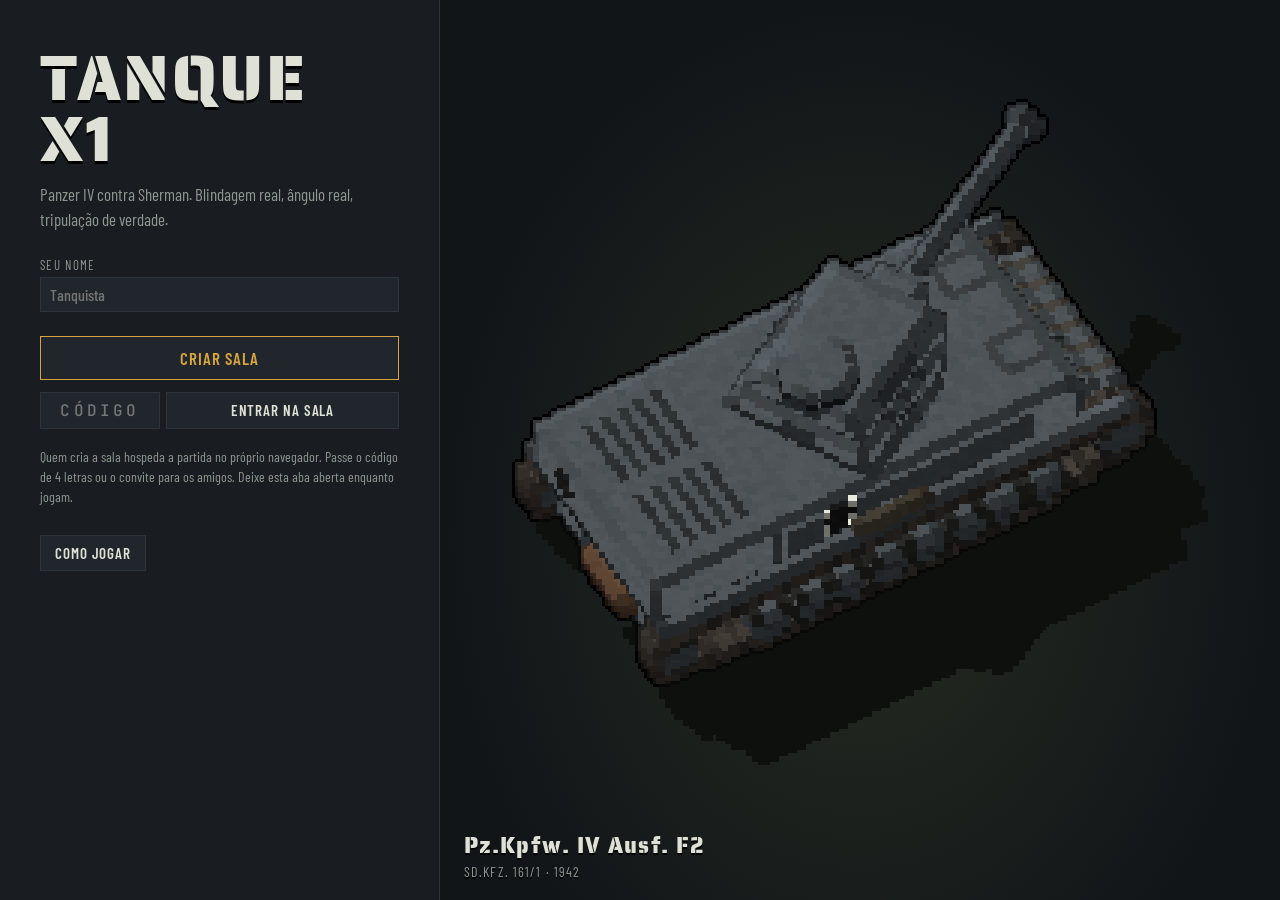
==== index.html @ e82b3b5b "Tanque X1 no navegador: sala hospedada no navegador via PeerJS, pronto para GitHub Pages O servidor " ====
<!doctype html>
<html lang="pt-BR">
<head>
<meta charset="utf-8">
<meta name="viewport" content="width=device-width, initial-scale=1">
<title>Tanque X1</title>
<link rel="preconnect" href="https://fonts.googleapis.com">
<link rel="stylesheet" href="https://fonts.googleapis.com/css2?family=Saira+Stencil+One&family=Barlow+Condensed:wght@400;500;600;700&family=JetBrains+Mono:wght@400;600&display=swap">
<link rel="stylesheet" href="style.css">
</head>
<body>

<!-- ============================================================ menu -->
<section id="scr-menu" class="screen">
  <div class="menu">
    <div class="menu-left">
      <h1 class="logo">TANQUE X1</h1>
      <p class="tag">Panzer IV contra Sherman. Blindagem real, ângulo real, tripulação de verdade.</p>
      <div class="field"><label for="name">Seu nome</label><input id="name" maxlength="16" autocomplete="off" placeholder="Tanquista"></div>
      <button id="btnCreate" class="primary big">Criar sala</button>
      <div class="join"><input id="code" maxlength="4" placeholder="CÓDIGO" autocomplete="off"><button id="btnJoin">Entrar na sala</button></div>
      <p class="note">Quem cria a sala hospeda a partida no próprio navegador. Passe o código de 4 letras ou o convite para os amigos. Deixe esta aba aberta enquanto jogam.</p>
      <div class="row-btns"><button id="btnHelp">Como jogar</button></div>
    </div>
    <div class="menu-right"><canvas id="menuCanvas" aria-label="Tanque girando"></canvas><div class="menu-cap" id="menuCap"></div></div>
  </div>
</section>

<!-- ============================================================ sala -->
<section id="scr-room" class="screen" hidden>
  <header class="bar">
    <div><span class="kicker">Sala</span> <b id="roomCode" class="code"></b> <button id="btnCopy" class="small">Copiar convite</button></div>
    <div id="roomBusy" class="busy" hidden>Partida em andamento. Você entra na próxima.</div>
    <button id="btnLeave" class="small">Sair da sala</button>
  </header>
  <div class="room">
    <aside class="settings">
      <h2>Partida</h2>
      <div class="field"><label for="setMode">Modo</label><select id="setMode"><option value="dm">Mata-mata (uma vida)</option><option value="dom">Dominação (zona no meio)</option><option value="tdm">Mata-mata infinito (renasce)</option></select></div>
      <p class="note" id="modeNote"></p>
      <div class="field"><label for="setMap">Mapa</label><select id="setMap"><option value="kursk">Prokhorovka, Kursk (1943)</option><option value="normandia">Bocage da Normandia (1944)</option></select></div>
      <div class="field"><label for="setSeed">Semente do mapa</label><div class="inline"><input id="setSeed" type="number" min="1"><button id="btnSeed" class="small" title="Sortear outra">Sortear</button></div></div>
      <div class="field"><label for="setTime">Tempo máximo</label><select id="setTime"><option value="5">5 minutos</option><option value="10">10 minutos</option><option value="15">15 minutos</option></select></div>
      <div class="field" id="killsField"><label for="setKills">Abates para vencer</label><select id="setKills"><option>5</option><option>10</option><option>15</option><option>20</option></select></div>
      <p class="note" id="hostNote"></p>
    </aside>
    <div class="teams">
      <div class="team t0"><h2>Time A</h2><div class="tanks" id="team0"></div><div class="tbtns"><button data-add="0">+ Meu tanque aqui</button><button data-bot="0" class="hostonly">+ IA</button></div></div>
      <div class="team t1"><h2>Time B</h2><div class="tanks" id="team1"></div><div class="tbtns"><button data-add="1">+ Meu tanque aqui</button><button data-bot="1" class="hostonly">+ IA</button></div></div>
      <p class="note span2">Cada tanque leva um ou dois jogadores. Com dois, um fica na <b>motora</b> (dirige com W A S D) e o outro na <b>torre</b> (mira, atira e escolhe a munição). Sozinho, você faz as duas coisas.</p>
    </div>
    <aside class="players">
      <h2>Jogadores</h2>
      <div id="playerList"></div>
      <button id="btnReady" class="big">Estou pronto</button>
      <button id="btnStart" class="primary big hostonly">Começar partida</button>
      <p class="note" id="startNote"></p>
    </aside>
  </div>
</section>

<!-- ============================================================ tanque e munição -->
<section id="scr-load" class="screen" hidden>
  <header class="bar">
    <div><span class="kicker">Tanque e munição</span> <b id="loadTitle"></b></div>
    <button id="btnLoadBack" class="primary small">Salvar e voltar para a sala</button>
  </header>
  <div class="load">
    <div class="pickcol">
      <div class="tankpick" id="tankPick"></div>
      <div class="preview"><canvas id="prevCanvas" aria-label="Prévia do tanque"></canvas>
        <div class="seg" id="prevSeg"><button data-pv="ext" aria-pressed="true">Por fora</button><button data-pv="cut" aria-pressed="false">Por dentro</button></div>
        <div class="legend" id="prevLegend" hidden></div></div>
    </div>
    <div class="infocol">
      <div id="tankStats" class="stats"></div>
      <h2>Munição</h2>
      <p class="note">Escolha quantos tiros de cada tipo levar. Racks vazios não explodem, então levar menos munição é mais seguro.</p>
      <div id="ammoRows"></div>
      <div class="ammo-foot"><div id="ammoTotal" class="total"></div><div class="row-btns"><button id="ammoDef" class="small">Padrão</button><button id="ammoMax" class="small">Encher com perfurante</button><button id="ammoHalf" class="small">Meia carga</button></div></div>
      <details class="ficha"><summary>Ficha técnica</summary><div id="fichaBody"></div></details>
    </div>
  </div>
</section>

<!-- ============================================================ partida -->
<section id="scr-game" class="screen game" hidden>
  <canvas id="gameCanvas"></canvas>
  <div class="hud top"><div id="hudMode" class="hmode"></div><div id="hudTime" class="htime">10:00</div><div id="hudScore" class="hscore"></div>
    <div id="zoneBar" class="zone" hidden><i></i><span></span></div></div>
  <canvas id="minimap" width="200" height="200"></canvas>
  <div id="feed" class="feed"></div>
  <div class="hud left">
    <div id="hudTank" class="htank"></div>
    <div class="lbl">Tripulação</div><div id="crew" class="crew"></div>
    <div class="lbl">Módulos</div><div id="mods" class="mods"></div>
  </div>
  <div class="hud bottom">
    <div id="ammo" class="ammobar"></div>
    <div id="reload" class="reload"><i></i><span></span></div>
    <div id="speed" class="speed"></div>
    <div id="repair" class="repair" hidden><div class="pbar"><i></i></div><span></span></div>
  </div>
  <div id="analysis" class="analysis" hidden></div>
  <div id="centerMsg" class="center" hidden></div>
  <div id="deadBox" class="deadbox" hidden></div>
  <div class="hint">W A S D dirige · mouse gira a torre · clique atira · botão direito leva a câmera · 1–5 munição · R conserta e apaga fogo · roda zoom · Esc menu</div>
  <div id="pause" class="overlay" hidden><div class="panel">
    <h2>Pausa</h2><p class="note">A partida continua rodando para os outros.</p>
    <button id="btnResume" class="primary big">Continuar</button>
    <div class="field"><label for="vol">Volume</label><input id="vol" type="range" min="0" max="1" step="0.05"></div>
    <button id="btnQuit" class="big">Sair da partida</button>
  </div></div>
</section>

<!-- ============================================================ placar -->
<section id="scr-score" class="screen" hidden>
  <div class="score">
    <h1 id="scoreTitle" class="result"></h1>
    <p id="scoreSub" class="tag"></p>
    <div class="tw"><table id="scoreTable"></table></div>
    <div class="row-btns center"><button id="btnScoreRoom" class="primary big">Voltar para a sala</button><button id="btnScoreMenu" class="big">Sair para o menu</button></div>
  </div>
</section>

<!-- ============================================================ como jogar -->
<section id="scr-help" class="screen" hidden>
  <div class="help">
    <h1 class="logo small">Como jogar</h1>
    <div class="helpgrid">
      <div>
        <h2>Controles</h2>
        <table>
          <tr><td>Dirigir</td><td><kbd>W</kbd> <kbd>A</kbd> <kbd>S</kbd> <kbd>D</kbd></td></tr>
          <tr><td>Girar a torre</td><td>Mouse (a torre vai até onde o mouse está, na velocidade real dela)</td></tr>
          <tr><td>Atirar</td><td>Botão esquerdo</td></tr>
          <tr><td>Mirar longe</td><td>Segure o botão direito: a câmera vai até o mouse</td></tr>
          <tr><td>Trocar munição</td><td><kbd>1</kbd> a <kbd>5</kbd> (troca o tiro carregado se ainda houver do novo tipo)</td></tr>
          <tr><td>Consertar e apagar fogo</td><td><kbd>R</kbd> (consertar exige o tanque parado)</td></tr>
          <tr><td>Zoom</td><td>Roda do mouse. Bem de perto você vê a tripulação e os módulos do seu tanque</td></tr>
          <tr><td>Câmera de aliado</td><td><kbd>Espaço</kbd> depois de ser destruído</td></tr>
          <tr><td>Menu</td><td><kbd>Esc</kbd></td></tr>
        </table>
        <h2>Dois no mesmo tanque</h2>
        <p>Na sala, um entra na <b>motora</b> e o outro na <b>torre</b>. O motorista dirige; o artilheiro mira, atira e escolhe a munição. Qualquer um conserta.</p>
      </div>
      <div>
        <h2>Blindagem e tiro</h2>
        <p>O tiro penetra quando a penetração da munição naquela distância passa a blindagem efetiva da placa: espessura dividida pelo cosseno do ângulo. Deixar o tanque de lado em relação ao inimigo funciona de verdade, mas não exagere, porque a lateral é fina.</p>
        <p>Passe o mouse sobre o inimigo: a caixa mostra a placa, o ângulo, a blindagem efetiva e se a sua munição atual penetra ali.</p>
        <p>O projétil tem velocidade real e cai com a distância. A torre leva tempo para girar: o círculo pequeno mostra para onde o canhão aponta agora.</p>
        <h2>Dano</h2>
        <p>Depois de penetrar, o projétil e os estilhaços atravessam o tanque e acertam o que estiver no caminho. Munição atingida pode explodir e mandar a torre longe. Combustível pega fogo. Esteira quebrada faz o tanque só girar. Quando um tripulante morre, outro assume o posto depois de alguns segundos. Sem tripulação, o tanque morre e vira destroço que serve de cobertura.</p>
        <p>Você só vê o inimigo quando ele está na linha de visão. Árvores e casas escondem; o comandante enxerga mais longe. Quem atira se revela por alguns segundos.</p>
      </div>
    </div>
    <div class="row-btns center"><button id="btnHelpBack" class="primary big">Voltar</button></div>
  </div>
</section>

<div id="loading" class="overlay" hidden><div class="panel"><h2>Montando o campo de batalha…</h2></div></div>
<div id="conn" class="overlay" hidden><div class="panel"><h2>A conexão com a sala caiu</h2><p class="note">Quem hospeda fechou a aba, saiu da sala ou a internet oscilou. Peça o código de novo e entre outra vez.</p><button id="btnReconnect" class="primary big">Voltar ao menu</button></div></div>
<div id="toast" class="toast" hidden></div>

<script src="vendor/peerjs.min.js"></script>
<script src="shared/sim.js"></script>
<script src="shared/map.js"></script>
<script src="render.js"></script>
<script src="audio.js"></script>
<script src="game.js"></script>
<script src="ui.js"></script>
</body>
</html>
---- style.css ----
/* Visual de ficha de oficina militar, o mesmo do Banco de Provas: fundo escuro, latão e estêncil. */
:root{
  --bg:#121518; --panel:#191d21; --panel2:#20262b; --line:#2d353b; --fg:#dfe1d6; --mute:#8d968f;
  --brass:#d6a440; --good:#79c27c; --warn:#e8b64a; --bad:#e5583f; --steel:#9fb0bb; --t0:#d6a440; --t1:#6fa8dc;
  --f-disp:'Saira Stencil One', Impact, 'Arial Narrow', sans-serif;
  --f-body:'Barlow Condensed', 'Arial Narrow', system-ui, sans-serif;
  --f-mono:'JetBrains Mono', ui-monospace, Menlo, Consolas, monospace;
  color-scheme:dark;
}
*{box-sizing:border-box}
html,body{height:100%;margin:0}
[hidden]{display:none!important}
body{background:var(--bg);color:var(--fg);font-family:var(--f-body);font-size:16px;overflow:hidden}
button{font:600 15px var(--f-body);letter-spacing:.06em;text-transform:uppercase;background:var(--panel2);color:var(--fg);border:1px solid var(--line);padding:8px 14px;cursor:pointer}
button:hover{border-color:var(--brass)}
button:disabled{opacity:.45;cursor:not-allowed}
button.primary{border-color:var(--brass);color:var(--brass)}
button.primary:hover{background:var(--brass);color:#16130b}
button.big{padding:11px 18px;font-size:17px;width:100%}
button.small{padding:4px 10px;font-size:13px}
button:focus-visible,select:focus-visible,input:focus-visible{outline:2px solid var(--brass);outline-offset:2px}
input,select{background:var(--panel2);color:var(--fg);border:1px solid var(--line);font:500 16px var(--f-body);padding:7px 9px;width:100%}
input[type=range]{accent-color:var(--brass);padding:0}
h1,h2,h3{margin:0}
h2{font-family:var(--f-disp);font-weight:400;font-size:19px;letter-spacing:.05em;color:var(--brass);margin:4px 0 10px}
h3{font-size:14px;letter-spacing:.12em;text-transform:uppercase;color:var(--mute);margin:18px 0 8px;font-weight:600}
p{line-height:1.5;color:#c9ccc1}
.note{font-size:14px;color:var(--mute);line-height:1.45;margin:6px 0}
kbd{font-family:var(--f-mono);font-size:12px;border:1px solid var(--line);border-bottom-width:2px;padding:0 5px;color:var(--fg);background:#1b2024}
.screen{position:fixed;inset:0;overflow:auto}
.field{display:flex;flex-direction:column;gap:4px;margin-bottom:12px}
.field label,.lbl{font-size:13px;letter-spacing:.1em;text-transform:uppercase;color:var(--mute)}
.inline{display:flex;gap:6px}
.row-btns{display:flex;gap:8px;flex-wrap:wrap;margin-top:10px}
.row-btns.center{justify-content:center;margin-top:28px}
.row-btns.center button{width:auto;min-width:220px}
.kicker{font-size:13px;letter-spacing:.14em;text-transform:uppercase;color:var(--mute)}
table{border-collapse:collapse;width:100%;font-size:15px}
th,td{text-align:left;padding:6px 8px;border-bottom:1px solid var(--line);vertical-align:top}
th{font-size:12px;letter-spacing:.1em;text-transform:uppercase;color:var(--mute);font-weight:600}
td.n,th.n{font-family:var(--f-mono);font-variant-numeric:tabular-nums;text-align:right;white-space:nowrap}
.tw{overflow-x:auto}

/* ---- menu */
.menu{display:grid;grid-template-columns:minmax(320px,440px) 1fr;min-height:100%}
.menu-left{padding:48px 40px 32px;border-right:1px solid var(--line);background:var(--panel);display:flex;flex-direction:column;gap:12px}
.menu-right{position:relative;min-height:320px;background:radial-gradient(ellipse at 50% 60%,#262c22 0,#121518 70%)}
#menuCanvas{position:absolute;inset:0;width:100%;height:100%}
.menu-cap{position:absolute;left:24px;bottom:20px;font-family:var(--f-disp);font-size:22px;letter-spacing:.05em;text-shadow:0 2px 0 #000}
.menu-cap small{display:block;font-family:var(--f-body);font-size:14px;color:var(--mute);letter-spacing:.08em;text-transform:uppercase}
.logo{font-family:var(--f-disp);font-weight:400;font-size:64px;line-height:.95;letter-spacing:.04em;color:var(--fg);text-shadow:0 3px 0 #000}
.logo.small{font-size:40px;margin-bottom:12px}
.tag{color:var(--mute);font-size:17px;margin:0 0 12px}
.join{display:flex;gap:6px}
.join input{width:120px;text-transform:uppercase;font-family:var(--f-mono);letter-spacing:.2em;text-align:center}
.join button{flex:1}
.roomlist{display:flex;flex-direction:column;gap:6px;max-height:260px;overflow:auto}
.roomlist .r{display:flex;justify-content:space-between;align-items:center;gap:8px;background:var(--panel2);border-left:3px solid var(--brass);padding:7px 10px}
.roomlist .r b{font-family:var(--f-mono);letter-spacing:.15em}
.roomlist .r span{color:var(--mute);font-size:14px}

/* ---- sala */
.bar{position:sticky;top:0;z-index:2;display:flex;align-items:center;justify-content:space-between;gap:12px;padding:12px 24px;background:var(--panel);border-bottom:1px solid var(--line)}
.code{font-family:var(--f-mono);font-size:24px;letter-spacing:.25em;color:var(--brass);margin:0 8px}
.busy{color:var(--warn);font-size:15px}
.room{display:grid;grid-template-columns:270px minmax(0,1fr) 260px;gap:0;min-height:calc(100% - 60px)}
.settings,.players{padding:20px;background:var(--panel)}
.settings{border-right:1px solid var(--line)}
.players{border-left:1px solid var(--line);display:flex;flex-direction:column;gap:8px}
.teams{display:grid;grid-template-columns:1fr 1fr;gap:18px;padding:20px;align-content:start}
.span2{grid-column:1/-1}
.team h2{border-bottom:2px solid currentColor;padding-bottom:6px}
.team.t0 h2{color:var(--t0)} .team.t1 h2{color:var(--t1)}
.tanks{display:flex;flex-direction:column;gap:10px;min-height:60px}
.tcard{background:var(--panel);border:1px solid var(--line);border-left:4px solid var(--line);padding:10px 12px}
.t0 .tcard{border-left-color:var(--t0)} .t1 .tcard{border-left-color:var(--t1)}
.tcard .tt{display:flex;justify-content:space-between;align-items:baseline;gap:8px}
.tcard .tt b{font-family:var(--f-disp);font-weight:400;font-size:18px;letter-spacing:.04em}
.tcard .tt span{color:var(--mute);font-size:13px;letter-spacing:.08em;text-transform:uppercase}
.seats{display:grid;grid-template-columns:1fr 1fr;gap:6px;margin:8px 0}
.seat{background:var(--panel2);padding:6px 8px;font-size:15px}
.seat small{display:block;font-size:11px;letter-spacing:.12em;text-transform:uppercase;color:var(--mute)}
.seat.me{outline:1px solid var(--brass)}
.seat button{margin-top:4px;width:100%}
.tcard .acts{display:flex;gap:6px;flex-wrap:wrap}
.tcard .acts button{flex:1}
.tcard .ammoline{font-family:var(--f-mono);font-size:12px;color:var(--mute);margin-top:6px}
.tbtns{display:flex;gap:6px;margin-top:10px}
.tbtns button{flex:1}
.plist{display:flex;justify-content:space-between;background:var(--panel2);padding:6px 9px;font-size:15px}
.plist .ok{color:var(--good)} .plist .wait{color:var(--mute)}
.plist .host{color:var(--brass);font-size:12px;letter-spacing:.1em;text-transform:uppercase;margin-left:6px}
body:not(.is-host) .hostonly{display:none}

/* ---- tanque e munição */
.load{display:grid;grid-template-columns:minmax(0,1.1fr) minmax(360px,1fr);min-height:calc(100% - 60px)}
.pickcol{display:flex;flex-direction:column;border-right:1px solid var(--line)}
.tankpick{display:grid;grid-template-columns:1fr 1fr;gap:0;border-bottom:1px solid var(--line)}
.tankpick button{border:0;border-right:1px solid var(--line);padding:14px;text-align:left;text-transform:none;letter-spacing:0;background:var(--panel)}
.tankpick button:last-child{border-right:0}
.tankpick button b{display:block;font-family:var(--f-disp);font-weight:400;font-size:22px;letter-spacing:.04em}
.tankpick button span{color:var(--mute);font-size:14px;letter-spacing:.08em;text-transform:uppercase}
.tankpick button[aria-pressed="true"]{background:var(--panel2);box-shadow:inset 0 -3px 0 var(--brass)}
.preview{position:relative;flex:1;min-height:340px;background:radial-gradient(ellipse at 50% 55%,#262c22 0,#121518 75%)}
#prevCanvas{position:absolute;inset:0;width:100%;height:100%}
.seg{position:absolute;top:12px;right:12px;display:flex;border:1px solid var(--line)}
.seg button{border:0;border-right:1px solid var(--line);padding:6px 12px;font-size:13px}
.seg button:last-child{border-right:0}
.seg button[aria-pressed="true"]{background:var(--brass);color:#16130b}
.legend{position:absolute;left:12px;bottom:12px;display:flex;flex-wrap:wrap;gap:4px 12px;font-size:13px;color:var(--mute);max-width:90%}
.legend span{display:inline-flex;align-items:center;gap:5px}
.legend i{width:11px;height:11px;display:inline-block}
.infocol{padding:20px 24px;overflow:auto;background:var(--panel)}
.stats{display:grid;grid-template-columns:repeat(3,1fr);gap:8px;margin-bottom:18px}
.stats div{background:var(--panel2);padding:8px 10px}
.stats small{display:block;font-size:11px;letter-spacing:.12em;text-transform:uppercase;color:var(--mute)}
.stats b{font-family:var(--f-mono);font-weight:600;font-size:16px}
.arow{display:grid;grid-template-columns:minmax(0,1fr) 150px;gap:10px;align-items:center;background:var(--panel2);padding:10px 12px;margin-bottom:8px;border-left:3px solid var(--line)}
.arow.AP,.arow.APCBC{border-left-color:#c9ccc1} .arow.APCR{border-left-color:#9fb0bb} .arow.HEAT{border-left-color:#e8b64a} .arow.HE{border-left-color:#e5583f}
.arow b{font-size:17px}
.arow .ty{font-family:var(--f-mono);font-size:12px;color:var(--brass);margin-left:6px}
.arow .pen{font-family:var(--f-mono);font-size:12.5px;color:var(--mute);margin-top:2px}
.arow .d{font-size:14px;color:var(--mute)}
.arow .cnt{display:flex;align-items:center;gap:6px}
.arow .cnt input{text-align:center;font-family:var(--f-mono)}
.arow .cnt button{padding:4px 9px}
.ammo-foot{display:flex;justify-content:space-between;align-items:center;flex-wrap:wrap;gap:8px}
.total{font-family:var(--f-mono);font-size:15px}
.total.full{color:var(--good)}
.ficha{margin-top:18px;border-top:1px solid var(--line);padding-top:10px}
.ficha summary{cursor:pointer;font-family:var(--f-disp);font-size:18px;color:var(--brass);letter-spacing:.05em}

/* ---- partida */
.game{overflow:hidden;background:#0d1012}
#gameCanvas{position:absolute;inset:0;width:100%;height:100%;cursor:none}
.hud{position:absolute;pointer-events:none;text-shadow:0 1px 0 #000}
.hud.top{top:10px;left:50%;transform:translateX(-50%);display:flex;flex-direction:column;align-items:center;gap:2px}
.hmode{font-size:13px;letter-spacing:.14em;text-transform:uppercase;color:var(--mute)}
.htime{font-family:var(--f-mono);font-size:26px;font-weight:600}
.hscore{font-size:17px}
.hscore b{font-family:var(--f-mono);font-size:19px}
.hscore .t0{color:var(--t0)} .hscore .t1{color:var(--t1)}
.hscore small{color:var(--mute);font-size:13px}
.zone{position:relative;width:260px;height:18px;background:rgba(0,0,0,.55);border:1px solid var(--line);margin-top:4px}
.zone i{position:absolute;top:0;bottom:0}
.zone span{position:absolute;inset:0;text-align:center;font-size:12px;line-height:16px;letter-spacing:.1em;text-transform:uppercase}
#minimap{position:absolute;top:10px;right:10px;width:200px;height:200px;border:1px solid var(--line);background:#000;image-rendering:pixelated;pointer-events:none}
.feed{position:absolute;top:220px;right:10px;width:330px;display:flex;flex-direction:column;gap:4px;pointer-events:none}
.feed .f{background:rgba(12,14,16,.82);border-left:3px solid var(--mute);padding:5px 9px;font-size:15px;transition:opacity 2.5s}
.feed .f.pen{border-left-color:var(--bad)} .feed .f.ric{border-left-color:var(--warn)} .feed .f.non{border-left-color:var(--good)}
.feed .f.bad{border-left-color:var(--bad);color:#ffb3a3} .feed .f.kill{border-left-color:var(--brass);color:var(--brass)}
.feed .f.old{opacity:0}
.hud.left{left:10px;bottom:10px;width:250px;background:rgba(12,14,16,.78);border:1px solid var(--line);padding:8px 10px;display:flex;flex-direction:column;gap:4px}
.htank{font-family:var(--f-disp);font-size:16px;letter-spacing:.04em;color:var(--brass)}
.crew{display:grid;grid-template-columns:1fr 1fr;gap:3px}
.crew div,.mods div{display:flex;justify-content:space-between;gap:6px;font-size:13.5px;padding:2px 6px;background:rgba(32,38,43,.9);border-left:3px solid var(--good)}
.crew div span:first-child{color:var(--mute)}
.crew div.dead{border-left-color:var(--bad);color:var(--mute);text-decoration:line-through}
.crew div.mv{border-left-color:var(--warn)}
.mods{display:grid;grid-template-columns:1fr 1fr;gap:3px}
.mods div{align-items:center}
.mods div.dmg{border-left-color:var(--warn)} .mods div.dead{border-left-color:var(--bad);color:#ffb3a3}
.hbar{width:38px;height:5px;background:#0c0e10;flex:none;position:relative;display:inline-block}
.hbar i{position:absolute;inset:0 auto 0 0;background:var(--good)}
.mods div.dmg .hbar i{background:var(--warn)} .mods div.dead .hbar i{background:var(--bad)}
.hud.bottom{left:50%;bottom:10px;transform:translateX(-50%);display:flex;flex-direction:column;align-items:center;gap:6px}
.ammobar{display:flex;gap:4px}
.am{display:flex;align-items:center;gap:6px;background:rgba(12,14,16,.82);border:1px solid var(--line);padding:5px 10px;font-size:15px}
.am b{letter-spacing:.06em}
.am span{font-family:var(--f-mono);font-weight:600}
.am.sel{border-color:var(--brass)}
.am.ld b{color:var(--brass)}
.am.out{opacity:.4}
.reload{position:relative;width:340px;height:20px;background:rgba(12,14,16,.82);border:1px solid var(--line)}
.reload i{position:absolute;inset:0 auto 0 0;background:rgba(214,164,64,.45)}
.reload span{position:absolute;inset:0;text-align:center;font-size:13px;line-height:18px;letter-spacing:.06em}
.speed{font-family:var(--f-mono);font-size:14px;color:var(--mute)}
.repair{display:flex;flex-direction:column;align-items:center;gap:3px;color:var(--warn);font-size:15px}
.pbar{width:200px;height:6px;background:#0c0e10}
.pbar i{display:block;height:100%;width:0;background:var(--brass)}
.analysis{position:absolute;pointer-events:none;font:13px/1.5 var(--f-mono);background:rgba(10,12,14,.9);border:1px solid var(--line);padding:7px 10px;max-width:360px}
.analysis b{color:var(--fg)} .analysis .bad{color:var(--bad);font-weight:600} .analysis .good{color:var(--good);font-weight:600}
.center{position:absolute;top:32%;left:50%;transform:translateX(-50%);font-family:var(--f-disp);font-size:44px;letter-spacing:.05em;color:var(--bad);text-shadow:0 3px 0 #000;pointer-events:none;text-align:center}
.deadbox{position:absolute;top:44%;left:50%;transform:translateX(-50%);font-size:20px;background:rgba(12,14,16,.8);padding:8px 16px;border:1px solid var(--line);pointer-events:none}
.hint{position:absolute;left:50%;bottom:118px;transform:translateX(-50%);font-size:13px;color:rgba(223,225,214,.55);pointer-events:none;white-space:nowrap}
.overlay{position:fixed;inset:0;z-index:20;background:rgba(8,10,12,.72);display:flex;align-items:center;justify-content:center}
.panel{background:var(--panel);border:1px solid var(--line);padding:22px 26px;width:min(380px,92vw);display:flex;flex-direction:column;gap:10px}
.toast{position:fixed;left:50%;bottom:24px;transform:translateX(-50%);z-index:30;background:#2a1714;border:1px solid var(--bad);color:#ffd2c8;padding:10px 16px;font-size:16px;max-width:90vw}
.toast.ok{background:#16231a;border-color:var(--good);color:#cfe9cf}

/* ---- placar e ajuda */
.score,.help{max-width:1080px;margin:0 auto;padding:40px 24px}
.result{font-family:var(--f-disp);font-weight:400;font-size:64px;letter-spacing:.05em;text-shadow:0 3px 0 #000}
.result.win{color:var(--good)} .result.lose{color:var(--bad)} .result.draw{color:var(--brass)}
#scoreTable tr.t0 td:first-child{border-left:4px solid var(--t0)} #scoreTable tr.t1 td:first-child{border-left:4px solid var(--t1)}
#scoreTable tr.mine td{background:rgba(214,164,64,.08)}
.helpgrid{display:grid;grid-template-columns:1fr 1fr;gap:32px}
.help td:first-child{color:var(--mute);white-space:nowrap}

@media (max-width:1100px){
  .room{grid-template-columns:1fr}
  .settings,.players{border:0;border-bottom:1px solid var(--line)}
  .load{grid-template-columns:1fr}
  .menu{grid-template-columns:1fr}
  .menu-right{min-height:260px}
  .helpgrid{grid-template-columns:1fr}
}
@media (max-width:640px){
  .teams{grid-template-columns:1fr}
  .logo{font-size:46px}
  .menu-left{padding:28px 16px}
  .bar{padding:10px 16px;flex-wrap:wrap}
  .stats{grid-template-columns:1fr 1fr}
}
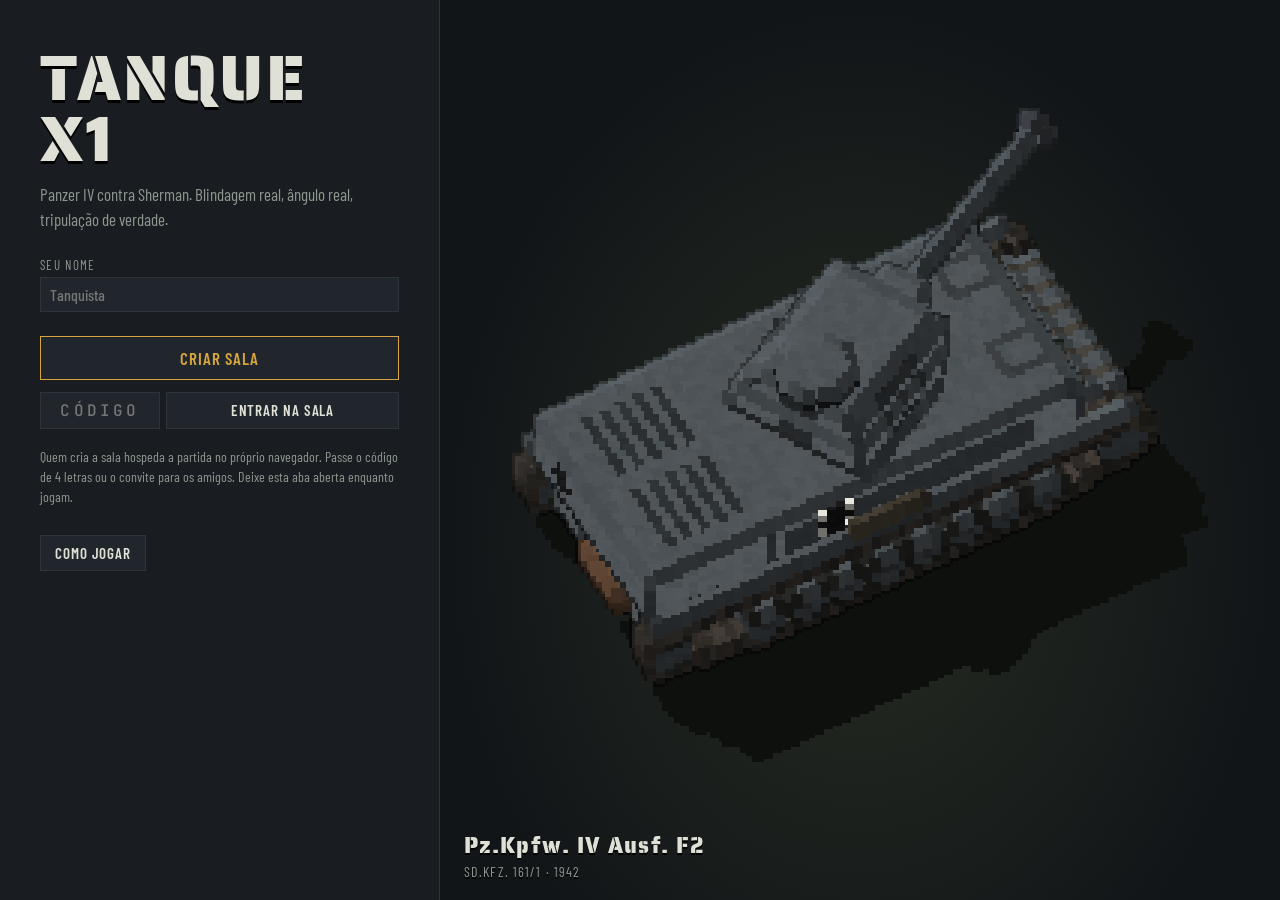
==== commit 8b248b96: "Metralhadoras, esteiras animadas, fumaça e parede que cede com a força do tanque Coaxial atira segur" ====
--- a/index.html
+++ b/index.html
@@ -98,13 +98,14 @@
   <div class="hud bottom">
     <div id="ammo" class="ammobar"></div>
     <div id="reload" class="reload"><i></i><span></span></div>
+    <div id="mgbar" class="mgbar"></div>
     <div id="speed" class="speed"></div>
     <div id="repair" class="repair" hidden><div class="pbar"><i></i></div><span></span></div>
   </div>
   <div id="analysis" class="analysis" hidden></div>
   <div id="centerMsg" class="center" hidden></div>
   <div id="deadBox" class="deadbox" hidden></div>
-  <div class="hint">W A S D dirige · mouse gira a torre · clique atira · botão direito leva a câmera · 1–5 munição · R conserta e apaga fogo · roda zoom · Esc menu</div>
+  <div class="hint">W A S D dirige · mouse gira a torre · clique atira · botão direito leva a câmera · 1–5 munição · Espaço metralhadora · G fumaça · R conserta e apaga fogo · roda zoom · Esc menu</div>
   <div id="pause" class="overlay" hidden><div class="panel">
     <h2>Pausa</h2><p class="note">A partida continua rodando para os outros.</p>
     <button id="btnResume" class="primary big">Continuar</button>
--- a/style.css
+++ b/style.css
@@ -173,6 +173,10 @@
 .am.out{opacity:.4}
 .reload{position:relative;width:340px;height:20px;background:rgba(12,14,16,.82);border:1px solid var(--line)}
 .reload i{position:absolute;inset:0 auto 0 0;background:rgba(214,164,64,.45)}
+.mgbar{width:560px;display:flex;gap:6px;font-size:12px;white-space:nowrap;letter-spacing:.04em}
+.mgbar div{flex:1;background:rgba(12,14,16,.82);border:1px solid var(--line);padding:1px 6px;display:flex;justify-content:space-between;position:relative;overflow:hidden}
+.mgbar div i{position:absolute;inset:auto auto 0 0;height:2px;background:rgba(214,164,64,.8)}
+.mgbar div.dead{opacity:.45;text-decoration:line-through}
 .reload span{position:absolute;inset:0;text-align:center;font-size:13px;line-height:18px;letter-spacing:.06em}
 .speed{font-family:var(--f-mono);font-size:14px;color:var(--mute)}
 .repair{display:flex;flex-direction:column;align-items:center;gap:3px;color:var(--warn);font-size:15px}
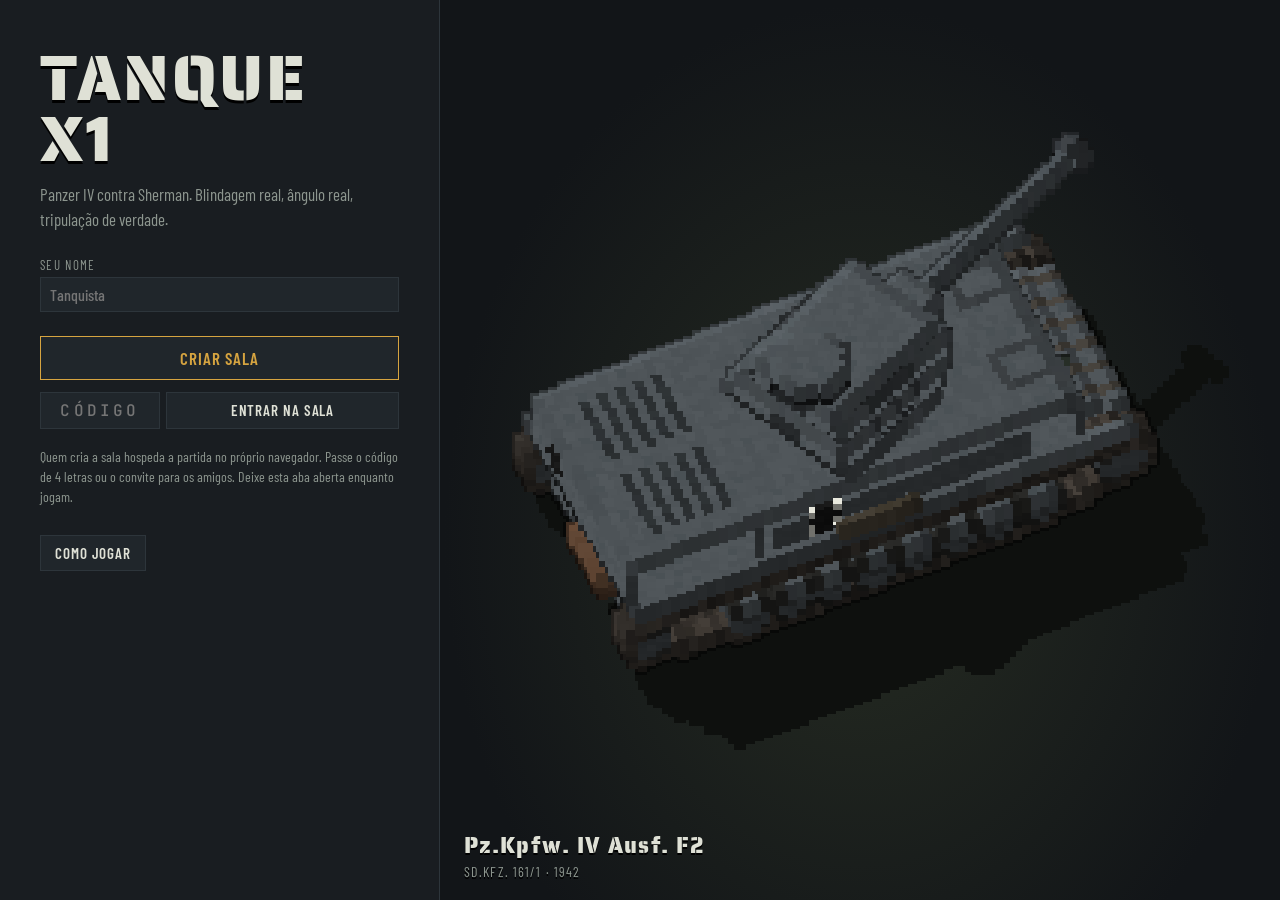
==== commit f5e6c2b7: "Matas, camuflagem, fogo no trigo, câmera de acerto e caveiras dos tripulantes - Matas em voxel (árvo" ====
--- a/index.html
+++ b/index.html
@@ -89,6 +89,8 @@
   <div class="hud top"><div id="hudMode" class="hmode"></div><div id="hudTime" class="htime">10:00</div><div id="hudScore" class="hscore"></div>
     <div id="zoneBar" class="zone" hidden><i></i><span></span></div></div>
   <canvas id="minimap" width="200" height="200"></canvas>
+  <div id="hitcam" class="hitcam" hidden><canvas></canvas></div>
+  <div id="hitcamIn" class="hitcam small" hidden><canvas></canvas></div>
   <div id="feed" class="feed"></div>
   <div class="hud left">
     <div id="hudTank" class="htank"></div>
@@ -105,7 +107,7 @@
   <div id="analysis" class="analysis" hidden></div>
   <div id="centerMsg" class="center" hidden></div>
   <div id="deadBox" class="deadbox" hidden></div>
-  <div class="hint">W A S D dirige · mouse gira a torre · clique atira · botão direito leva a câmera · 1–5 munição · Espaço metralhadora · G fumaça · R conserta e apaga fogo · roda zoom · Esc menu</div>
+  <div class="hint">W A S D dirige · mouse gira a torre · clique atira · botão direito leva a câmera · 1–5 munição · Espaço metralhadora · G fumaça · H revê o último acerto · R conserta e apaga fogo · roda zoom · Esc menu</div>
   <div id="pause" class="overlay" hidden><div class="panel">
     <h2>Pausa</h2><p class="note">A partida continua rodando para os outros.</p>
     <button id="btnResume" class="primary big">Continuar</button>
@@ -168,6 +170,7 @@
 <script src="shared/map.js"></script>
 <script src="render.js"></script>
 <script src="audio.js"></script>
+<script src="hitcam.js"></script>
 <script src="game.js"></script>
 <script src="ui.js"></script>
 </body>
--- a/style.css
+++ b/style.css
@@ -216,3 +216,8 @@
   .bar{padding:10px 16px;flex-wrap:wrap}
   .stats{grid-template-columns:1fr 1fr}
 }
+
+/* ---- câmera de acerto */
+.hitcam{position:absolute;top:10px;left:10px;width:360px;height:250px;border:1px solid var(--line);background:#101418;pointer-events:none;box-shadow:0 4px 18px rgba(0,0,0,.45)}
+.hitcam.small{top:270px;width:250px;height:172px;border-color:rgba(229,88,63,.55)}
+.hitcam canvas{display:block;width:100%;height:100%;image-rendering:pixelated}
